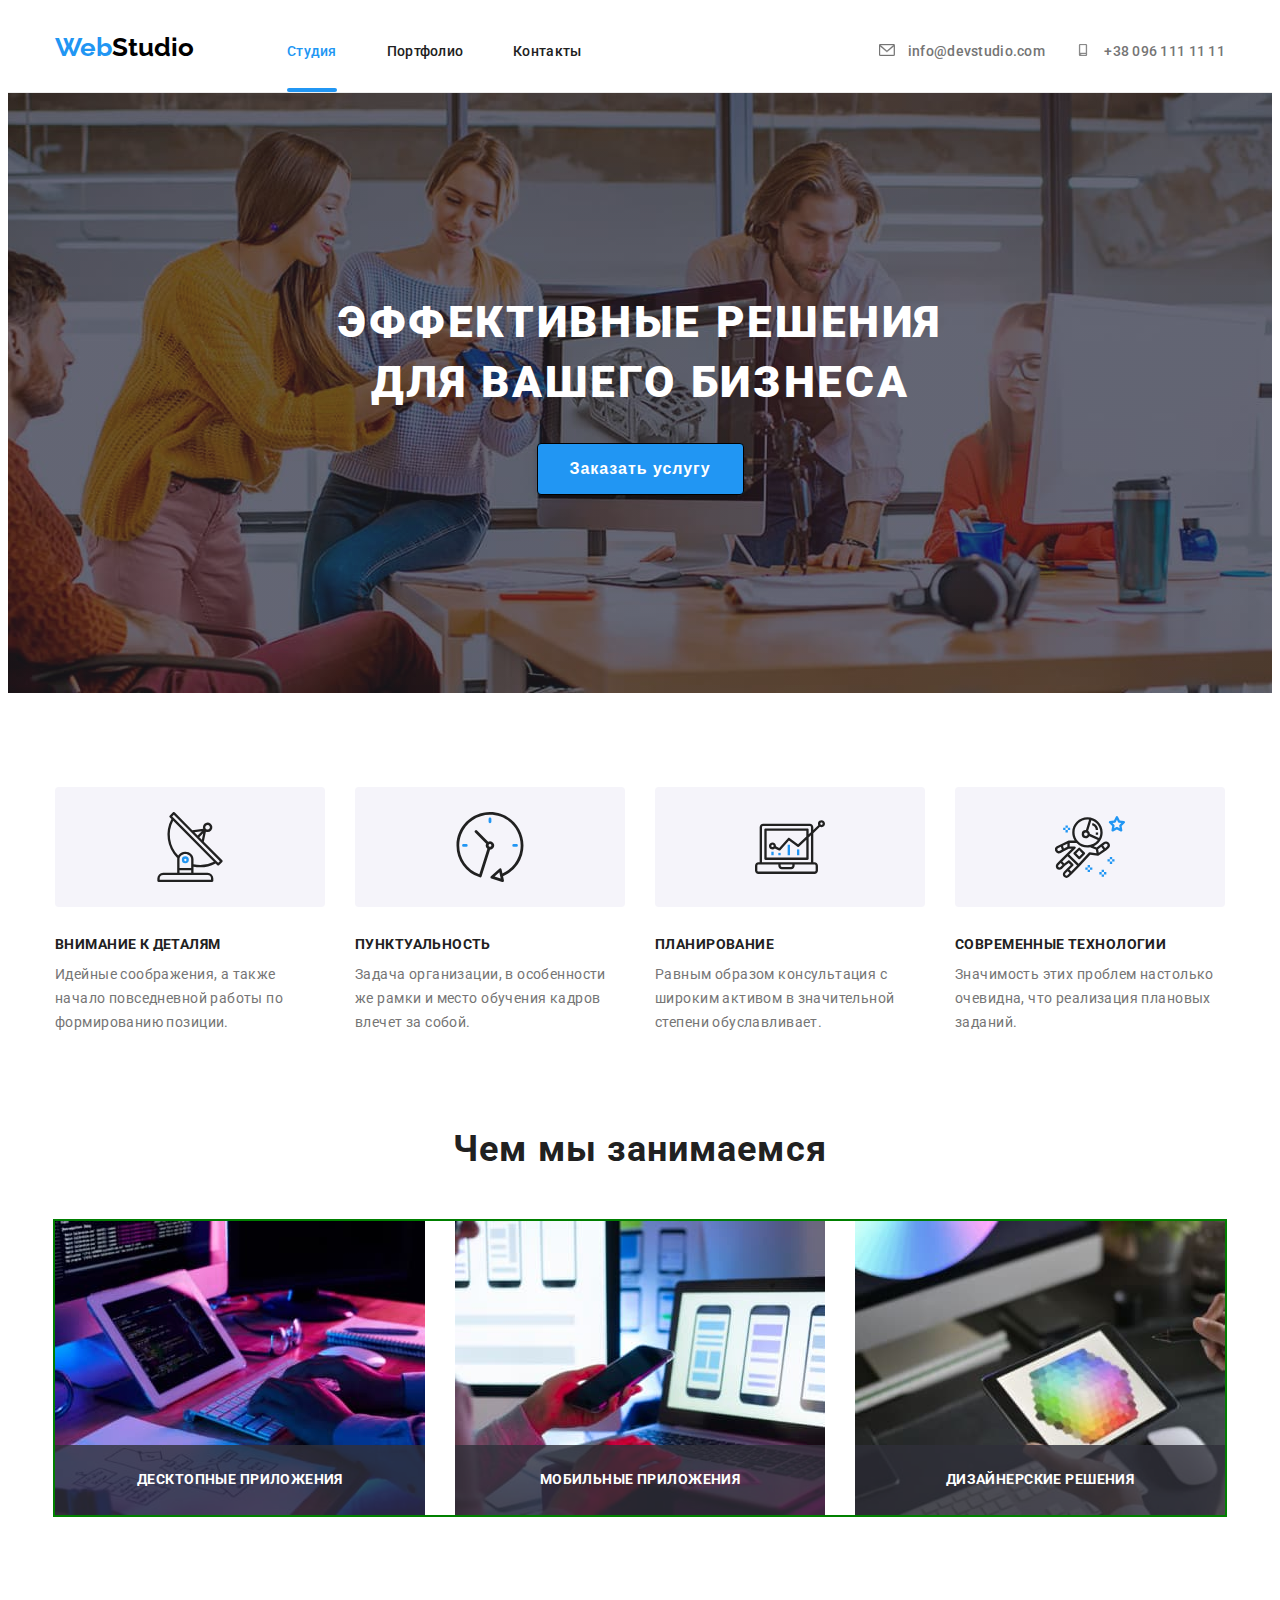
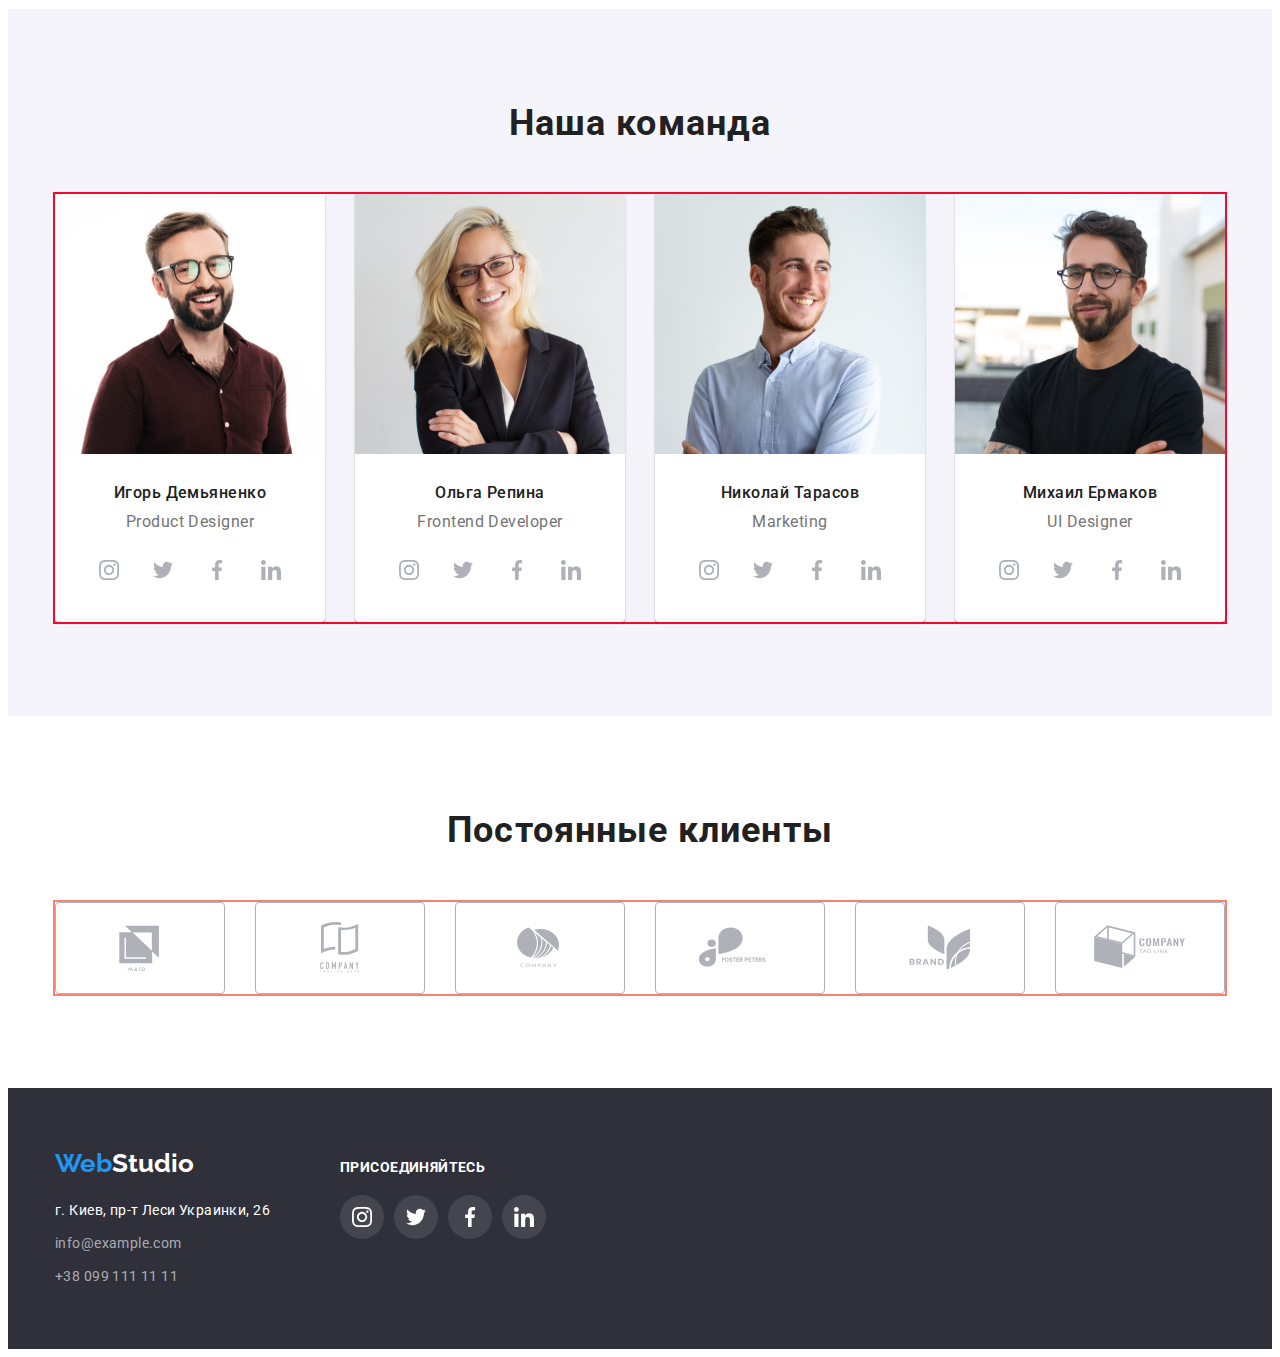
==== index.html @ 0ae58635 "Add files via upload" ====
<!DOCTYPE html>
<html lang="en">
<head>
   <meta charset="UTF-8">
   <meta http-equiv="X-UA-Compatible" content="IE=edge">
   <meta name="viewport" content="width=device-width, initial-scale=1.0">
   <link rel="preconnect" href="https://fonts.googleapis.com">
   <link rel="preconnect" href="https://fonts.gstatic.com" crossorigin>
   <link href="https://fonts.googleapis.com/css2?family=Raleway:wght@700&family=Roboto:wght@400;500;700;900&display=swap" rel="stylesheet">
   <link rel="stylesheet" href="https://cdnjs.cloudflare.com/ajax/libs/modern-normalize/1.1.0/modern-normalize.min.css"
      integrity="sha512-wpPYUAdjBVSE4KJnH1VR1HeZfpl1ub8YT/NKx4PuQ5NmX2tKuGu6U/JRp5y+Y8XG2tV+wKQpNHVUX03MfMFn9Q=="
      crossorigin="anonymous" referrerpolicy="no-referrer" />
   <link rel="stylesheet" href="css/styles.css">
   <title>Document</title>
   
</head>


<body>
<!-- Верхняя линия -->
<header>
   <div class="container head">
      <a href="index.html" class="logo">Web<span class="logo-black">Studio</span></a>
      <nav>
         <ul class="navigators">
            <li><a href="index.html" class="navigator current">Студия</a></li>
            <li><a href="portfolio.html" class="navigator">Портфолио</a></li>
            <li><a href="" class="navigator">Контакты</a></li>
         </ul>

      </nav>
      <ul class="head-infos">
         <li class="head-item">
            <a href="email:info@devstudio.com" class="head-info">
               <svg class="icon-head" width="16px" height="12px">
                  <use href="./img/icons/sprite.svg#envelope"></use>
               </svg>
               info@devstudio.com</a></li>
         <li class="head-item">
            <a href="tel:+380961111111" class="head-info">
               <svg class="icon-head">
                  <use href="./img/icons/sprite.svg#smartphone"></use>
               </svg>
               +38 096 111 11 11</a></li>
      </ul>
   </div>
</header>

<main>
<!-- Шапка Профиля -->
<section class="hero overlay">
   <div class=" container">
      <h1 class="hero-text">Эффективные решения для вашего бизнеса</h1>
      <!-- Кнопка-->  
      <button type="button" class="button" data-modal-open>Заказать услугу</button>

      <div class="backdrop is-hidden" data-modal>
         <div class="modal">
<!-- какойто текст -->
            <button class="button-close" data-modal-close>
               <div >
                  <svg class="cross-button" width="30px" height="30px">
                     <use href="./img/icons/sprite.svg#cross"></use>
                  </svg>
               </div>
            </button>
         </div>
      </div>
   </div>
</section>
<!--Особенности-->
<section class="pad"> 
   <div class="container">
      <h2 class="no-see"> особенности</h2>
      <ul class="features">
         <li class="feature-item icon-antena">
            <h3 class="feature">Внимание к деталям</h3>
            <p class="about-feature">Идейные соображения, а также начало повседневной работы по формированию позиции.</p>
         </li>
         <li class="feature-item icon-clock">
            <h3 class="feature">Пунктуальность</h3>
            <p class="about-feature">Задача организации, в особенности же рамки и место обучения кадров влечет за собой.</p>
         </li>
         <li class="feature-item icon-diagram">
            <h3 class="feature">Планирование</h3>
            <p class="about-feature">Равным образом консультация с широким активом в значительной степени обуславливает.</p>
         </li>
         <li class="feature-item icon-astronaut">
            <h3 class="feature">Современные технологии</h3>
            <p class="about-feature">Значимость этих проблем настолько очевидна, что реализация плановых заданий.</p>
         </li>
      </ul>
   </div>
</section>
<!-- Чем мы занимаемся-->
<section class="section">
<div class="container">
   <h2 class="head-doing">
      Чем мы занимаемся
   </h2>
   <ul class="works">
      <li class="work-overlay"><img src="img/comp_work.jpg" 
               alt="Computer Work" 
               width="370"
               height="294"
               class="work-foto">
                  <div class="work-label">
                     Десктопные приложения
                  </div>
      </li>
      <li class="work-overlay"><img src="img/phone_work.jpg" 
               alt="Phone Work" 
               width="370"
               height="294"
               class="work-foto">
                  <div class="work-label">
                     Мобильные приложения
                  </div>
      </li>
      <li class="work-overlay"><img src="img/tablet_work.jpg" 
               alt="Tablet Work" 
               width="370"
               height="294"
               class="work-foto">
                  <div class="work-label">
                        Дизайнерские решения
                  </div>
      </li>
   </ul>
</div>
</section>
<!-- Наша команда -->
<section class="section bg">
   <div class="container">
      <h2 class="tittle">Наша команда</h2> 
         <ul class="list-team">
            <li class="item-team">
               <img src="img/img_team/product_designer.jpg" alt="Product Designer" width="270" height="260" class="work-foto">
               <div class="card-bot">
                  <h3 class="team-member">
                     Игорь Демьяненко
                  </h3>
                  <p class="member-description">
                     Product Designer
                  </p>
                  <ul class="socials-list">
                     <li>
                        <a href="#" class="socials-link">
                           <svg class="socials-icon" width="20" height="20">
                              <use href="./img/icons/sprite.svg#instagram">

                              </use>
                           </svg>
                        </a>
                     </li>
                     <li>
                        <a href="#" class="socials-link">
                           <svg class="socials-icon" width="20" height="20">
                              <use href="./img/icons/sprite.svg#twitter">

                              </use>
                           </svg>
                        </a>
                     </li>
                     <li>
                        <a href="#" class="socials-link">
                           <svg class="socials-icon" width="20" height="20">
                              <use href="./img/icons/sprite.svg#facebook">

                              </use>
                           </svg>
                        </a>
                     </li>
                     <li>
                        <a href="#" class="socials-link">
                           <svg class="socials-icon" width="20" height="20">
                              <use href="./img/icons/sprite.svg#linkedin">

                              </use>
                           </svg>
                        </a>
                     </li>
                  </ul>
      </div>
         <li class="item-team">
            <img src="img/img_team/front_end_developer.jpg"
                  alt="Product Designer"
                  width="270"
                  height="260"
                  class="work-foto">
            <div class="card-bot">
               <h3 class="team-member">
                  Ольга Репина
               </h3>
               <p class="member-description">
                  Frontend Developer
               </p>
                  <ul class="socials-list">
                     <li>
                        <a href="#" class="socials-link" >
                           <svg class="socials-icon" width="20" height="20">
                              <use href="./img/icons/sprite.svg#instagram" >
                  
                              </use>
                           </svg>
                        </a>
                     </li>
                     <li>
                        <a href="#" class="socials-link">
                           <svg class="socials-icon" width="20" height="20">
                              <use href="./img/icons/sprite.svg#twitter" >
                  
                              </use>
                           </svg>
                        </a>
                     </li>
                  <li>
                     <a href="#" class="socials-link">
                        <svg class="socials-icon" width="20" height="20">
                           <use href="./img/icons/sprite.svg#facebook" >
                  
                           </use>
                        </svg>
                     </a>
                  </li>
                  <li>
                     <a href="#" class="socials-link">
                        <svg class="socials-icon" width="20" height="20">
                           <use href="./img/icons/sprite.svg#linkedin" >
                  
                           </use>
                        </svg>
                     </a>
                  </li>
                  </ul>
         <li class="item-team">
            <img src="img/img_team/marketing.jpg" alt="Product Designer" width="270" height="260" class="work-foto">
            <div class="card-bot">
               <h3 class="team-member">
                  Николай Тарасов
               </h3>
               <p class="member-description">
                  Marketing
               </p>
               <ul class="socials-list">
                  <li>
                     <a href="#" class="socials-link">
                        <svg class="socials-icon" width="20" height="20">
                           <use href="./img/icons/sprite.svg#instagram">
         
                           </use>
                        </svg>
                     </a>
                  </li>
                  <li>
                     <a href="#" class="socials-link">
                        <svg class="socials-icon" width="20" height="20">
                           <use href="./img/icons/sprite.svg#twitter">
         
                           </use>
                        </svg>
                     </a>
                  </li>
                  <li>
                     <a href="#" class="socials-link">
                        <svg class="socials-icon" width="20" height="20">
                           <use href="./img/icons/sprite.svg#facebook">
         
                           </use>
                        </svg>
                     </a>
                  </li>
                  <li>
                     <a href="#" class="socials-link">
                        <svg class="socials-icon" width="20" height="20">
                           <use href="./img/icons/sprite.svg#linkedin">
         
                           </use>
                        </svg>
                     </a>
                  </li>
               </ul>
            </div>
            <li class="item-team">
               <img src="img/img_team/ui_designer.jpg" alt="Product Designer" width="270" height="260" class="work-foto">
               <div class="card-bot">
                  <h3 class="team-member">
                     Михаил Ермаков
                  </h3>
                  <p class="member-description">
                     UI Designer
                  </p>
                  <ul class="socials-list">
                     <li>
                        <a href="#" class="socials-link">
                           <svg class="socials-icon" width="20" height="20">
                              <use href="./img/icons/sprite.svg#instagram">
            
                              </use>
                           </svg>
                        </a>
                     </li>
                     <li>
                        <a href="#" class="socials-link">
                           <svg class="socials-icon" width="20" height="20">
                              <use href="./img/icons/sprite.svg#twitter">
            
                              </use>
                           </svg>
                        </a>
                     </li>
                     <li>
                        <a href="#" class="socials-link">
                           <svg class="socials-icon" width="20" height="20">
                              <use href="./img/icons/sprite.svg#facebook">
            
                              </use>
                           </svg>
                        </a>
                     </li>
                     <li>
                        <a href="#" class="socials-link">
                           <svg class="socials-icon" width="20" height="20">
                              <use href="./img/icons/sprite.svg#linkedin">
            
                              </use>
                           </svg>
                        </a>
                     </li>
                  </ul>
               </div>
   </div>
</section>
<div class="container">
   <section class="section">
      <h2 class="tittle">Постоянные клиенты</h2>
      <div>
         <ul class="customers">
            <li>
               <a href="#" class="customers-link">
                  <svg class="customers-logo" width="106px" height="60px">
                     <use href="./img/icons/sprite.svg#yaco">

                     </use>
                  </svg>
               </a>
            </li>
            <li>
               <a href="#" class="customers-link">
                  <svg class="customers-logo" width="106px" height="60px">
                     <use href="./img/icons/sprite.svg#tagline">
                  
                     </use>
                  </svg>
               </a>
            </li>
            <li>
               <a href="#" class="customers-link">
                  <svg class="customers-logo" width="106px" height="60px">
                     <use href="./img/icons/sprite.svg#company">
                  
                     </use>
                  </svg>
               </a>
            </li>
            <li>
               <a href="#" class="customers-link">
                  <svg class="customers-logo" width="106px" height="60px">
                     <use href="./img/icons/sprite.svg#foster_peters">
                  
                     </use>
                  </svg>
               </a>
            </li>
            <li>
               <a href="#" class="customers-link">
                  <svg class="customers-logo" width="106px" height="60px">
                     <use href="./img/icons/sprite.svg#brand">
                  
                     </use>
                  </svg>
               </a>
            </li>
            <li>
               <a href="#" class="customers-link">
                  <svg class="customers-logo" width="106px" height="60px">
                     <use href="./img/icons/sprite.svg#cptag">
                        
                     </use>
                  </svg>
               </a>
            </li>
         </ul>
      </div>
   </section>
</div>
</main>

<!-- Подвал -->
<footer>
<div class="container footer"> 
   <div class="footer-position">  
      <a href="index.html" class="footer-logo">Web<span class="logo-white">Studio</span></a>
      <address class="address-location">
         <ul class="footer-ul">
            <li>
               <a href="https://goo.gl/maps/bWFkGNw7Ft1GiUdh8"
               target="_blank"
               rel="noopener noreferrer" 
               class="location"
               >
               г. Киев, пр-т Леси Украинки, 26
               </a>

            </li>
            <li><a href="mailto:info@example.com" class="footer-info">info@example.com</a></li>
            <li><a href="tel:+380991111111" class="footer-info">+38 099 111 11 11</a></li>
         </ul>
      </address>
   </div>
            <div class="style-footer">
               <h2 class="tittle-footer">присоединяйтесь</h2>
                  <div>
                     <ul class="footer-list">
                        <li>
                           <a href="#" class="footer-link">
                              <svg class="socials-icon" width="20" height="20">
                                 <use href="./img/icons/sprite.svg#instagram">
                     
                                 </use>
                              </svg>
                           </a>
                        </li>
                        <li>
                           <a href="#" class="footer-link">
                              <svg class="socials-icon" width="20" height="20">
                                 <use href="./img/icons/sprite.svg#twitter">
                     
                                 </use>
                              </svg>
                           </a>
                        </li>
                        <li>
                           <a href="#" class="footer-link">
                              <svg class="socials-icon" width="20" height="20">
                                 <use href="./img/icons/sprite.svg#facebook">
                     
                                 </use>
                              </svg>
                           </a>
                        </li>
                        <li>
                           <a href="#" class="footer-link">
                              <svg class="socials-icon" width="20" height="20">
                                 <use href="./img/icons/sprite.svg#linkedin">
                     
                                 </use>
                              </svg>
                           </a>
                        </li>
                     </ul>
                  </div>
               </div>
</div>
</footer>

   <script src="./js/modal.js"></script>
</body>
</html>
---- css/styles.css ----
html {
    box-sizing: border-box;
}
*,
*::before,
*::after {
    box-sizing: inherit;
}

:root {
    --brand-color: #2196f3;
    --primary-color: #212121;
    --description-color: #757575;
    --background-icons: #F5F4FA;
    --main-white: #FFFFFF;
}

a {
    text-decoration: none;
}

p {
    margin: 0px;
}

h1,
h2,
h3 {
    margin: 0px;
}

ul,
li {
    padding: 0px;
    margin: 0px;
    list-style-type: none;
}


body {
    background: var(--main-white);
    font-family: 'Roboto', sans-serif;
    color:var(--primary-color);

}

header {
    padding-top: 24px;
    /* padding-bottom: 25px; */
    border-bottom: 1px solid #ECECEC;
}

footer {
    padding: 60px 0px;
    background-color: #2F303A;
}

.section {
    padding: 94px 0px;
}
/* Верхняя линия */

.container {
    width: 1200px;
    margin: 0px auto;
    padding: 0px 15px;
    align-items: center;

}

.head {
    display: flex;
    align-items:center;
    justify-content: center;
    align-items: baseline;
    background-color: var(--main-white);
}
a.logo {
    display: flex;
    font-family: 'Raleway';
    font-style: normal;
    font-weight: 700;
    font-size: 26px;
    line-height: 1.19;
    color: var(--brand-color);
}

a.logo {
    text-decoration: none;
}

.logo-black {
    color: #000000;
}

.navigators {
    /* position: relative; */

    display: flex;
    justify-content: space-between;
    gap: 50px;
    margin-left: 93px;
    padding: 0px;
}

.navigator {
    display: flex;
    align-items: center;
    justify-content: center;
    position: relative;
    color: var(--primary-color);
    text-decoration: none;
    font-weight: 500;
    font-size: 14px;
    line-height: 1.14;
    letter-spacing: 0.02em;


    transition: transform 500ms cubic-bezier(0.4, 0, 0.2, 1), 
                color 250ms cubic-bezier(0.4, 0, 0.2, 1);
}




.navigators .navigator.current {
    display: flex;
    justify-content: center;
    align-items: baseline;
    height: 48px;
    color: var(--brand-color);

}

.navigators .navigator.current::after {
    position: absolute;
    content: "";
    width: 100%;
    height: 4px;
    right: 0;
    bottom: 0;

    background: #2196F3;
    border-radius: 2px;
}

.navigators .navigator:hover,
.navigators .navigator:focus {
    color: var(--brand-color);
    transform: scale(1.2);

}

.head-infos {
    display: flex;
    text-align: center;
    align-items: baseline;
    justify-content: space-between;
    gap: 30px;
    margin-left: auto;
    padding: 0px;

    color: var(--description-color);

    transition: transform 500ms cubic-bezier(0.4, 0, 0.2, 1),
            color 250ms cubic-bezier(0.4, 0, 0.2, 1);
}

.head-infos:focus,
.head.infos:hover {
    color: var(--brand-color);
    transform: scale(1.1);
}

.head-info {
    font-weight: 500;
    font-size: 14px;
    line-height: 1.14;
    letter-spacing: 0.02em;

    transition: transform 500ms cubic-bezier(0.4, 0, 0.2, 1),
            color 250ms cubic-bezier(0.4, 0, 0.2, 1);
}

a.head-info {
    color: var(--description-color);
    text-decoration: none;
}


.head-infos .head-info:hover,
.head-infos .head-info:focus {
    color: var(--brand-color);
    transform: scale(1.1);
    text-decoration: none;
}

.head-item {
    display: flex;
    text-align: center;
    gap: 10px;
    align-items: baseline;
}

.icon-head {
    margin-right: 10px;
    width: 16px;
    height: 12px;
    fill: currentColor;
    stroke: currentColor;
}
/* Шапка Профиля */

.hero {
    padding: 200px 0px;
}
.overlay {
    max-width: 1600px;
    height: 600px;
    margin-left: auto;
    margin-right: auto;
    background-image: linear-gradient(to right, 
    rgba(47, 48, 58, 0.4),
    rgba(47, 48, 58, 0.4)),
    url("../img/img_background/background-img.jpg");
    background-repeat: no-repeat;
    background-position: center;
    background-size: cover;
    background-color: black;
}

.hero-text {
    display: block;
    text-align: center;
    margin: 0px auto;
    padding-bottom: 30px;
    width: 696px;
    font-weight: 900;
    font-size: 44px;
    line-height: 1.36;
    text-align: center;
    letter-spacing: 0.06em;
    text-transform: uppercase;
    color: var(--main-white);
}
/* Кнопка */

.button {
    display: block;
    text-align: center;
    margin: 0px auto;
    cursor: pointer;
    background: var(--brand-color);
    padding: 10px 32px;
    border-width: 1px;
    border-radius: 4px;
    box-shadow: 0px 4px 4px rgba(0, 0, 0, 0.15);
    border-style: solid;
    cursor: pointer;
    font-weight: 700;
    font-size: 16px;
    line-height: 1.87;
    letter-spacing: 0.06em;
    text-align: center;
    color: var(--main-white);
}

.backdrop {
    position: fixed;
    top: 0;
    left: 0;

    width: 100%;
    height: 100%;
    
    background-color: rgba(0, 0, 0, 0.1);

    z-index: 1;

    opacity: 1;
    transition: opacity 250ms cubic-bezier(0.4, 0, 0.2, 1);

    /* animation-name: spin;
    animation-duration: 2s;
    animation-timing-function: linear;
    animation-iteration-count: 1; */
}


/* @keyframes spin {
    0% {
        transform: rotate(0deg);
    }

    100% {
        transform: rotate(360deg);
    }
} */
 
.backdrop.is-hidden {
    visibility: hidden;
    opacity: 0;
    pointer-events: none;

    opacity: 0;
}
.modal {
    position: absolute; 
    top: 50%;
    left: 50%;

    display: flex;

    width: 528px;
    height: 581px;

    background-color: var(--main-white);
    box-shadow: 
        0px 1px 3px rgba(0, 0, 0, 0.12),
        0px 1px 1px rgba(0, 0, 0, 0.14),
        0px 2px 1px rgba(0, 0, 0, 0.2);
    border-radius: 4px;

    transform: translate(-50%,-50%);

    z-index: 2;

    
}

.button-close {
    width: 30px;
    height: 30px;
    fill: var(--main-white);
    stroke: rgba(0, 0, 0, 0.1);

    display: flex;
    flex-direction: row-reverse;
    padding: 0px;
    align-items: center;
    justify-content: center;
    margin: 8px 8px auto auto;

    color: var(--primary-color);
    background-color: var(--main-white);
    border-radius: 50%;
    border: 1px solid rgba(0, 0, 0, 0.1);
   
    transition: transform 500ms cubic-bezier(0.4, 0, 0.2, 1), 
                background-color 500ms cubic-bezier(0.4, 0, 0.2, 1),
                color 500ms cubic-bezier(0.4, 0, 0.2, 1);
}


/* 
transition: transform 500ms cubic-bezier(0.4, 0, 0.2, 1),
transform: scale(1.4);

*/
.button-close:hover,
.button-close:focus {
    transform: scale(1.1);
    background-color: var(--brand-color);
    color: var(--main-white);
}

.cross-button {
    display: flex;
    align-items: center;
    justify-content: center;

    width: 18px;
    height: 18px;

    fill: currentColor;
    stroke: currentColor;
}
/* Особенности */

.pad {
    padding-top: 94px;
}

.no-see {
    color: transparent;
    position: absolute;
    width: 1px;
    height: 1px;
    margin: -1px;
    border: 0;
    padding: 0;

    white-space: nowrap;
    clip-path: inset(100%);
    clip: rect(0 0 0 0);
    overflow: hidden;
    }

.features {
    display: flex;
    gap: 30px;
}

.feature {
    width: 270px;
    margin-bottom: 10px;
    font-weight: 700;
    font-size: 14px;
    line-height: 1.14;
    letter-spacing: 0.03em;
    text-transform: uppercase;
}

.about-feature {
    font-size: 14px;
    line-height: 1.71;
    letter-spacing: 0.03em;
    color: var(--description-color);
}

.feature-item::before {
    display: block;
    content: "";
    height: 120px;
    padding: 25px 100px;
    background-size: 70px 70px;
    background-repeat: no-repeat;
    background-position: center;
    background-color: var(--background-icons);
    margin-bottom: 30px;
    border-radius: 4px;
}

.icon-antena::before {
    background-image: url(../img/icons/antenna.svg);
    fill: rebeccapurple;
    

}

.icon-clock::before {
    background-image: url(../img/icons/clock.svg);
}

.icon-diagram::before {
    background-image: url(../img/icons/diagram.svg);
}

.icon-astronaut::before {
    background-image: url(../img/icons/astronaut.svg);
}
/* Чем мы занимаемся*/

.head-doing {
    text-align: center;
    margin: 0px;
    margin-bottom: 50px;
    font-weight: 700;
    font-size: 36px;
    line-height: 1.16;
    letter-spacing: 0.03em;
}

.works {
    outline: 2px solid green;
    display: flex;
    gap: 30px;
    margin: 0px;
}
.work-foto {
    display: block;
    margin: 0px;
}

.work-overlay {
    position: relative;
    display: flex;
    text-align: center;
    justify-content: center;
    width: 370px;
}

.work-label {
    position: absolute;
    left: 0;
    bottom: 0;

    display: flex;
    align-items: center;
    justify-content: center;
    width: 370px;
    max-height: 70px;

    padding: 27px 82px;

    font-weight: 700;
    font-size: 14px;
    line-height: 1.17;
    text-align: center;
    letter-spacing: 0.03em;
    text-transform: uppercase;

    color: var(--main-white);
    background-color:rgba(47, 48, 58, 0.8);

    z-index: 0;
}

/* Наша команда */
.bg {
    background-color: #F5F4FA;
}
.tittle {
    margin-bottom: 50px;
    font-weight: 700;
    font-size: 36px;
    line-height: 1.16;
    text-align: center;
    letter-spacing: 0.03em;
}

.list-team {
    display: flex;
    gap: 30px;


    outline: 2px solid #f50830;
}

.item-team {
    box-shadow: 0px 1px 3px rgba(0, 0, 0, 0.12), 0px 1px 1px rgba(0, 0, 0, 0.14), 0px 2px 1px rgba(0, 0, 0, 0.2);
    border-radius: 0px 0px 4px 4px;
    background: var(--main-white);
}

.team-member {
    margin-bottom: 10px;
    font-weight: 500;
    font-size: 16px;
    line-height: 1.18;
    text-align: center;
    letter-spacing: 0.03em;
}

.member-description {
    font-size: 16px;
    line-height: 1.18;
    text-align: center;
    letter-spacing: 0.03em;
    color: var(--description-color);
    margin-bottom: 16px;
}

.card-bot {
    padding-top: 30px;
}

.socials-list {
    display: flex;
    align-items: center;
    justify-content: center;
    gap: 10px;
    padding: 0px 0px 30px;
}

.socials-link {
    display: flex;
    justify-content: center;
    align-items: center;
    margin: 0px auto;
    width: 44px;
    height: 44px;
    border-radius: 50%;

    padding: 0px;
    border: none;
    color: #AFB1B8;
    background-color: var(--main-white);

    transition: transform 250ms cubic-bezier(0.4, 0, 0.2, 1),
                color 250ms cubic-bezier(0.4, 0, 0.2, 1),
                background-color 250ms cubic-bezier(0.4, 0, 0.2, 1);
}

.socials-link:focus, 
.socials-link:hover {
    transform: scale(1.3);
    color: var(--main-white);
    background-color: var(--brand-color);
}

.socials-icon {
    display: flex;
    justify-content: center;
    align-items: center;
    fill: currentColor;
}

/* Постоянные клиенты */

.customers {
    display: flex;
    align-items: center;
    justify-content: space-between;
    margin: 0px auto;

    outline: 2px solid salmon;
    
    transition: border-color 250ms cubic-bezier(0.4, 0, 0.2, 1),
                outline 250ms cubic-bezier(0.4, 0, 0.2, 1),
                color 250ms cubic-bezier(0.4, 0, 0.2, 1);
}


.customers:hover,
.customers:focus {
        border-color: var(--brand-color);
        color: var(--brand-color);
        outline: var(--brand-color);
}

.customers-logo {
    display: flex;
    padding: 16px 32px;
    border-radius: 4px;
    width: 170px;
    height: 92px;
    border: 1px solid currentColor;
    fill: currentColor;
}

.customers-link {
    border-radius: 4px;
    color: #AFB1B8;


    transition: transform 250ms cubic-bezier(0.4, 0, 0.2, 1),
                border-color 250ms cubic-bezier(0.4, 0, 0.2, 1),
                outline 250ms cubic-bezier(0.4, 0, 0.2, 1),
                color 250ms cubic-bezier(0.4, 0, 0.2, 1);
    
}

.customers-link:focus,
.customers-link:hover {
    transform: scale(2);
    border-color: var(--brand-color);
    color: var(--brand-color);
    outline: var(--brand-color);
}

/* Подвал */
.footer {
    display: flex;
    align-items: baseline;
    margin: 0px auto;
}

.footer-position {
    display: flex;
    flex-direction: column;
    align-items: baseline;
}

a.footer-logo {
    display: flex;
    margin-bottom: 20px;
    text-decoration: none;
    font-family: 'Raleway';
    font-weight: 700;
    font-size: 26px;
    line-height: 1.19;
    color: var(--brand-color);
}
.logo-white {
    color: var(--main-white);
}
a.location {
    font-style: normal;
    font-size: 14px;
    line-height: 1.71;
    letter-spacing: 0.03em;
    text-decoration: none;
    color: var(--main-white);
}

.footer-ul {
    display: flex;
    flex-direction: column;
    gap: 9px;
}

.footer-info {
    font-family: 'Roboto';
    font-style: normal;
    font-size: 14px;
    line-height: 1.71;
    letter-spacing: 0.03em;
    text-decoration: none;
    color: rgba(255, 255, 255, 0.6);

    transition: transform 250ms cubic-bezier(0.4, 0, 0.2, 1),
                color 250ms cubic-bezier(0.4, 0, 0.2, 1);
}
.footer-info:hover,
.footer-info:focus {
    text-decoration: none;
    transform: scale(1.3);
    color: var(--brand-color);
}

.style-footer {
    display: flex;
    flex-direction: column;
    margin-top: 0px;
    margin-left: 70px;
}

.tittle-footer {
    display: flex;
    width: 170px;
    font-family: inherit;
    font-style: normal;
    margin-bottom: 20px;
    font-weight: 700;
    font-size: 14px;
    line-height: 1.16;
    text-align: center;
    letter-spacing: 0.03em;
    text-transform: uppercase;
    color: var(--main-white);
}

.address-location {
    display: flex;
}

.footer-list {
    display: flex;
    align-items: center;
    justify-content: center;
    gap: 10px;
    padding: 0px 0px 15px;
}

.footer-link {

    display: flex;
    justify-content: center;
    align-items: center;
    margin: 0px auto;
    width: 44px;
    height: 44px;
    border-radius: 50%;
    padding: 0px;
    border: none;
    color: var(--main-white);
    background-color:rgba(255, 255, 255, 0.1);;

    transition: transform 250ms cubic-bezier(0.4, 0, 0.2, 1),
                color 250ms cubic-bezier(0.4, 0, 0.2, 1),
                background-color 250ms cubic-bezier(0.4, 0, 0.2, 1);

}

.footer-link:hover,
.footer-link:focus {
    transform: scale(1.3);
    color: var(--main-white);
    background-color: var(--brand-color);
}


/*  ПОРТФОЛИО */


/* Проекты */ 

.main-project {
    padding: 94px 0px;
}
.project-buttons {
    cursor: pointer;
    display: flex;
    gap: 8px;
    padding: 0px;
    margin: 0px auto 56px;
    justify-content: center;
    outline: solid 2px yellow;
}

.project-button {

    padding: 6px 22px;
    cursor: pointer;
    font-weight: 500;
    font-size: 16px;
    line-height: 1.62;
    text-align: center;
    letter-spacing: 0.03em;
    color: var(--primary-color);
    cursor: pointer;
    background: #F5F4FA;
    border-radius: 4px;
    border-color: transparent; 

    transition: transform 500ms cubic-bezier(0.4, 0, 0.2, 1),
                background-color 250ms cubic-bezier(0.4, 0, 0.2, 1),
                box-shadow 250ms cubic-bezier(0.4, 0, 0.2, 1),
                color 250ms cubic-bezier(0.4, 0, 0.2, 1);
}

.project-button:hover,
.project-button:focus {
    cursor: pointer;
    transform: scale(1.1);
    background: var(--brand-color);
    color: var(--main-white);
    box-shadow: 0px 3px 1px rgba(0, 0, 0, 0.1), 0px 1px 2px rgba(0, 0, 0, 0.08), 0px 2px 2px rgba(0, 0, 0, 0.12);
    border-radius: 4px;

}

.projects {
    display: flex;
    flex-wrap: wrap;
    gap: 30px;
    padding: 0px;
    margin: 0px;
    width: 1170px;
    
}

.projects-box {
    /* position: relative; */
    width: calc((100%-60px)/3);
    box-sizing: border-box;
    width: 370px;
    overflow: hidden;
    background-color: var(--main-white);
    border: 1px solid #EEEEEE;

    transition: box-shadow 250ms cubic-bezier(0.4, 0, 0.2, 1);   
}

.projects-box:hover,
.projects-box:focus {
    border: 1px solid #EEEEEE;
    box-shadow: 0px 1px 1px rgba(0, 0, 0, 0.12), 
                0px 4px 4px rgba(0, 0, 0, 0.06), 
                1px 4px 6px rgba(0, 0, 0, 0.16);
}
.project-name {
    text-align: start;
    width: 322px;
    margin: 0px 0px 4px 0px;
    font-weight: 700;
    font-size: 18px;
    line-height: 2;
    letter-spacing: 0.06em;
    color: var(--primary-color);
}

.project-description {
    text-align: start;
    margin: 0px;
    width: 322px;
    text-align: start;
    font-size: 16px;
    line-height: 1.87;
    letter-spacing: 0.03em;
    color: var(--description-color);
}
.projects-foto {
    display: block;
    padding: 0px;
    margin: 0px;
}

.relative-projects {
    position: relative;
    overflow: hidden;
    
}

.projects-action {
    position: absolute;
    top: 0;
    left: 0;

    display: flex;
    align-items: center;
    justify-content: center;
    margin: 0px auto;

    max-width: 370px;
    max-height: 294px;

    outline: 2px solid slateblue;

    opacity: 0;

    transform: translateY(100%);
    transition: opacity 250ms cubic-bezier(0.4, 0, 0.2, 1), transform 250ms cubic-bezier(0.4, 0, 0.2, 1);
}

.projects-active:hover .projects-action,
.projects-active:focus .projects-action {
    
    transform: translateY(0);
    opacity: 1;
}

.action-overlay {
    display: flex;
    justify-content: center;
    align-items: center;

    width: 370px;
    height: 294px;
    padding: 63px 24px;

    font-weight: 400;
    font-size: 18px;
    line-height: 1.55;
    letter-spacing: 0.03em;

    background-color: rgba(33, 150, 243, 0.9);
    color: rgba(255, 255, 255, 1);

    transform: translateY(0%);
    transition: transform 250ms cubic-bezier(0.4, 0, 0.2, 1);
}


.projects-bot {
    border: 1px solid;
    border-color: #EEEEEE;
    border-top: none;
    width: 370px;

    padding: 20px 24px;
    
}
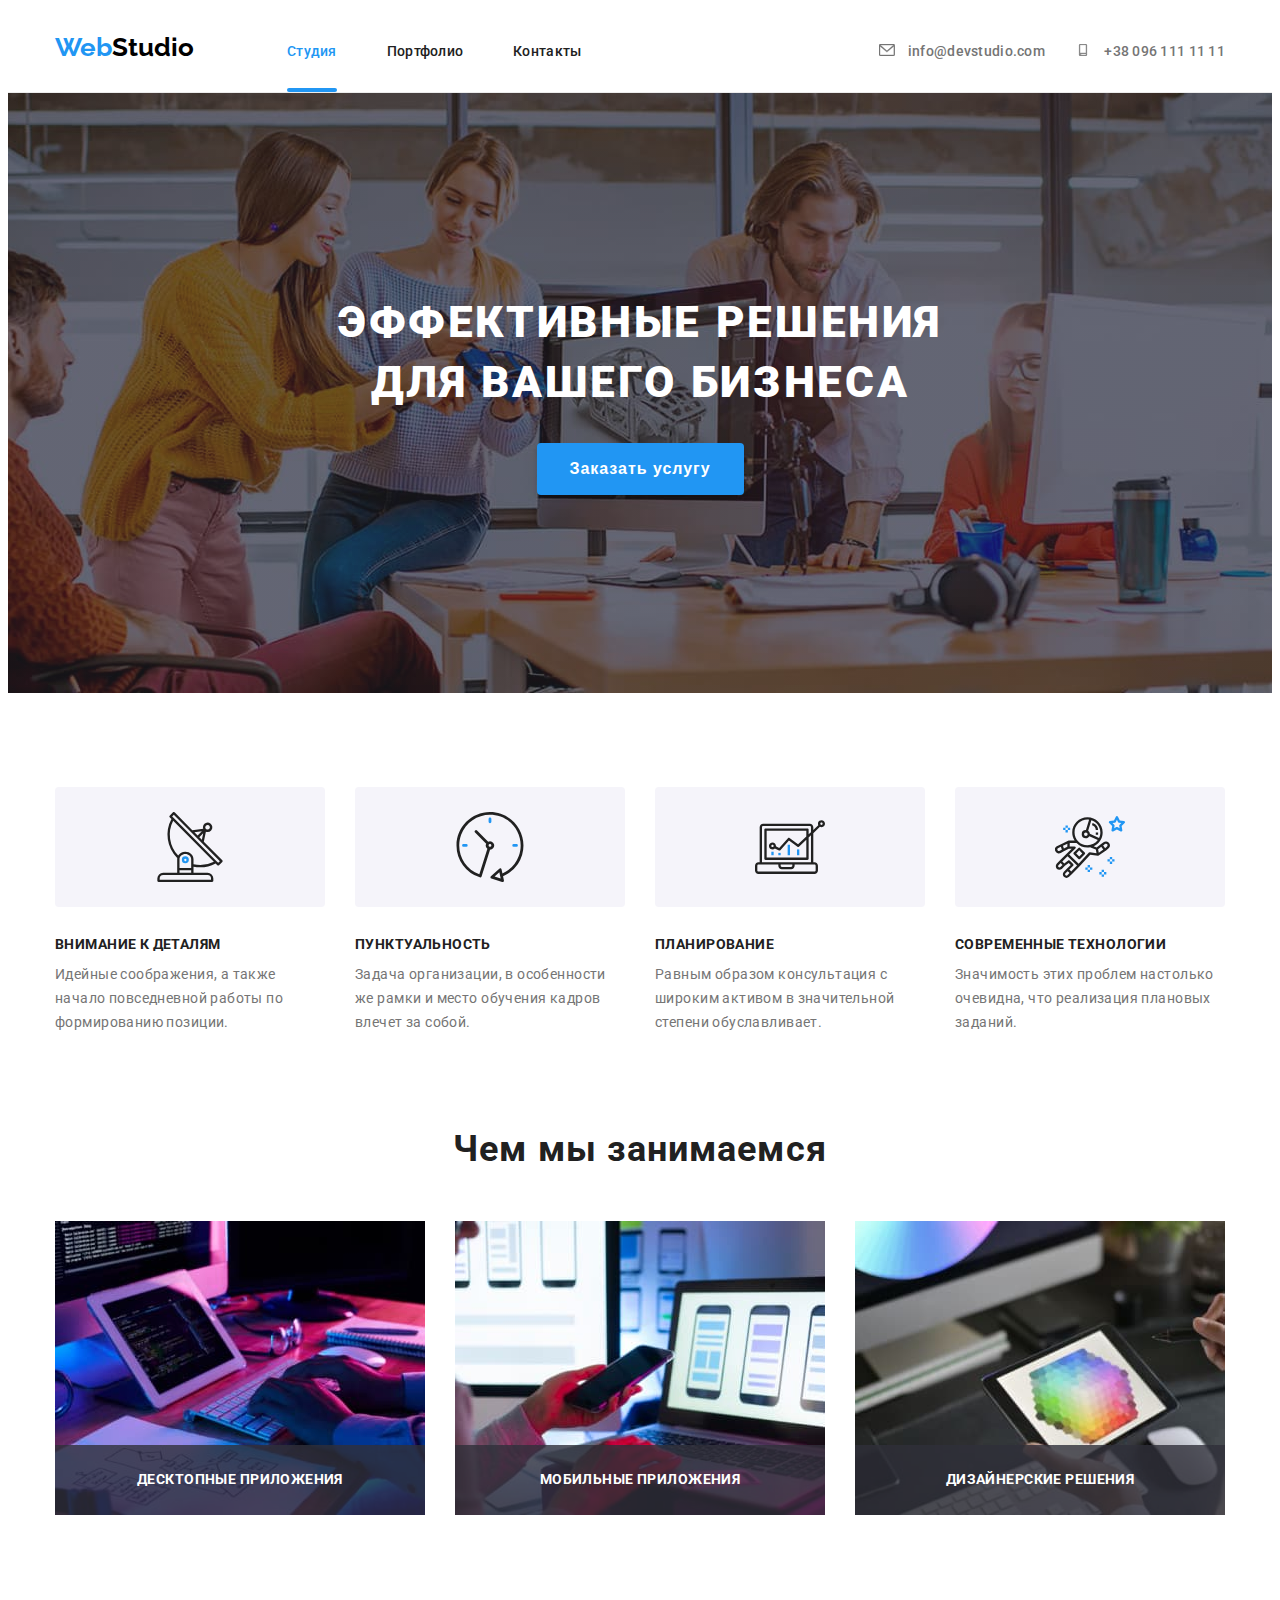
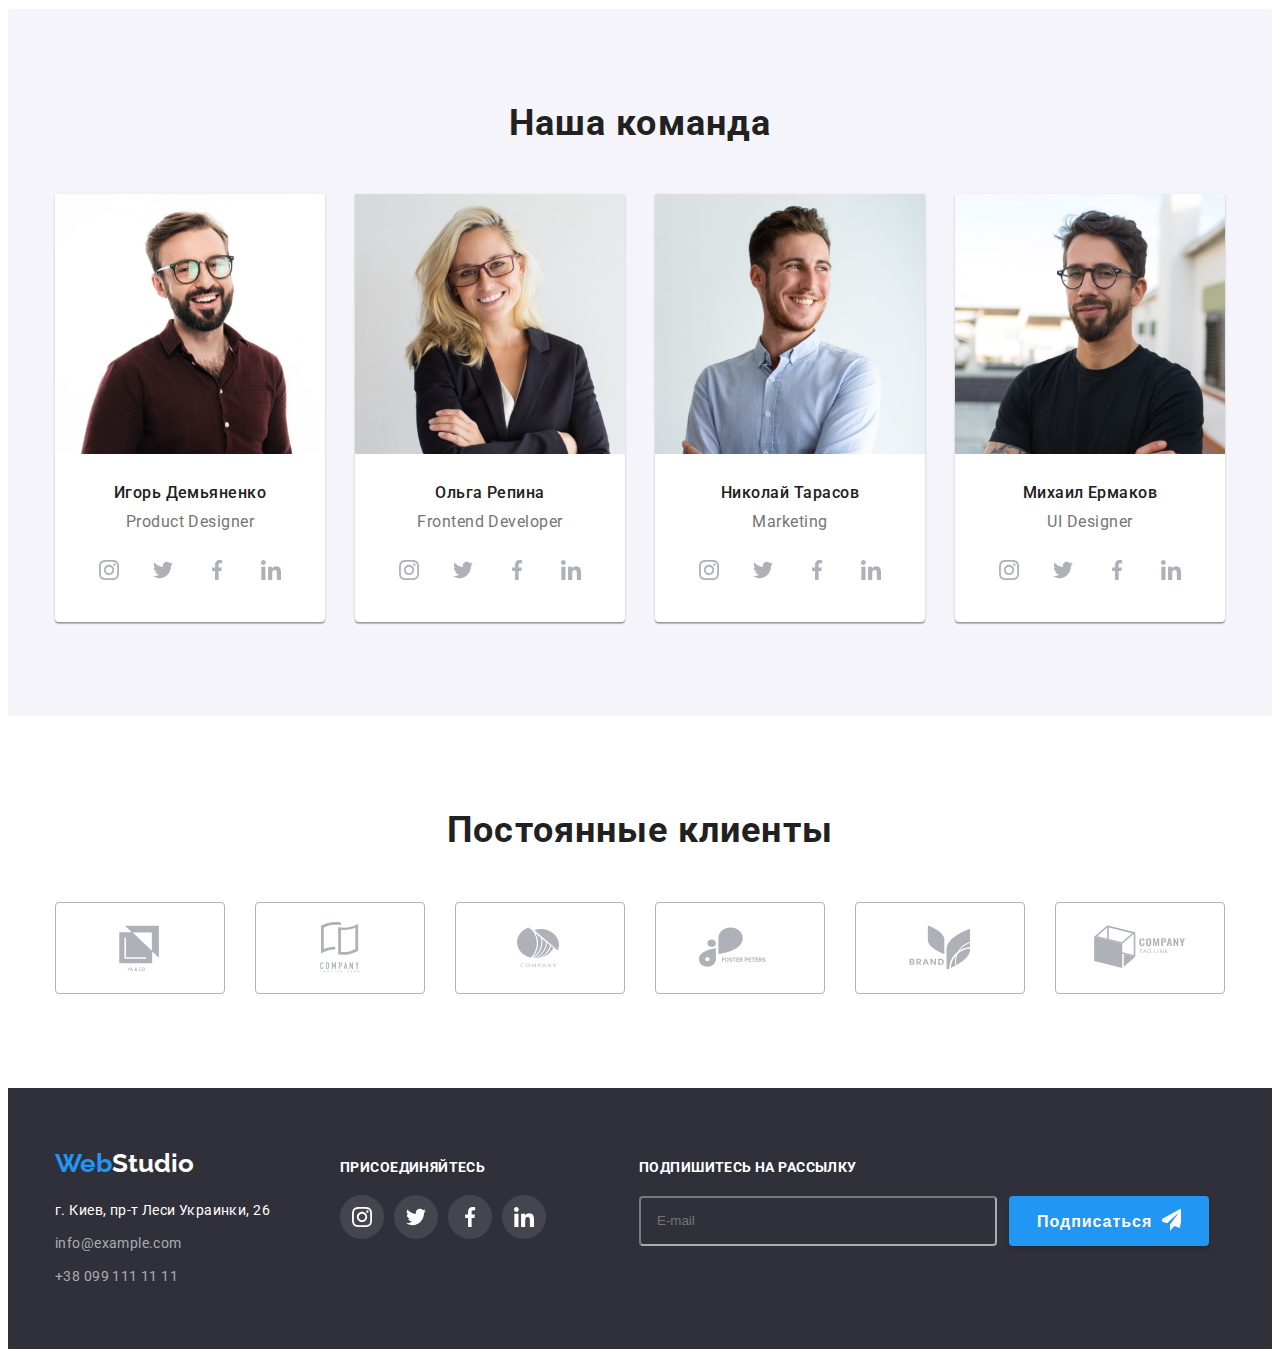
==== commit 6351dcdd: "Осталось доделать модальную форму" ====
--- a/index.html
+++ b/index.html
@@ -56,7 +56,6 @@
 
       <div class="backdrop is-hidden" data-modal>
          <div class="modal">
-<!-- какойто текст -->
             <button class="button-close" data-modal-close>
                <div >
                   <svg class="cross-button" width="30px" height="30px">
@@ -64,6 +63,39 @@
                   </svg>
                </div>
             </button>
+               <div class="form-head">
+                  <p>Оставьте свои данные, мы вам перезвоним</p>
+                </div>
+                  <div class="form-labels">
+                     <form class="form">
+                        <label name=""  for="name">
+                           Имя
+                           <!-- <svg>
+                              <use href="./img/icons/sprite.svg#person" height="18px" width="18px"></use>
+                           </svg> -->
+                        </label>
+                        <input type="text" class="labels" id="name">
+                        <label name="" for="tel">
+                           Телефон 
+                        </label>
+                        <input type="tel"  class="labels" id="tel">
+                        <label name="" for="email">
+                           Почта
+                        </label>
+                        <input type="email" class="labels" id="email">
+                        <label for="comment">
+                           Коментарий
+                        </label>
+                        <textarea name="" class="labels" placeholder="Введите текст" for="comment"></textarea>
+                        <div class="agreement">
+                           <input type="checkbox" id="checkbox">
+                        <label for="checkbox">
+                           Соглашаюсь с рассылкой и принимаю <a class="agreement-link">Условия договора</a>
+                        </label>
+                        </div>
+                        <button type="submit" class="button submit">Отправить</button>
+                     </form>
+                  </div>
          </div>
       </div>
    </div>
@@ -426,7 +458,6 @@
                            <a href="#" class="footer-link">
                               <svg class="socials-icon" width="20" height="20">
                                  <use href="./img/icons/sprite.svg#instagram">
-                     
                                  </use>
                               </svg>
                            </a>
@@ -435,7 +466,6 @@
                            <a href="#" class="footer-link">
                               <svg class="socials-icon" width="20" height="20">
                                  <use href="./img/icons/sprite.svg#twitter">
-                     
                                  </use>
                               </svg>
                            </a>
@@ -444,7 +474,6 @@
                            <a href="#" class="footer-link">
                               <svg class="socials-icon" width="20" height="20">
                                  <use href="./img/icons/sprite.svg#facebook">
-                     
                                  </use>
                               </svg>
                            </a>
@@ -453,13 +482,19 @@
                            <a href="#" class="footer-link">
                               <svg class="socials-icon" width="20" height="20">
                                  <use href="./img/icons/sprite.svg#linkedin">
-                     
                                  </use>
                               </svg>
                            </a>
                         </li>
                      </ul>
                   </div>
+            </div>
+               <div class="footer-subscribe">
+                  <p class="subscribe">Подпишитесь на рассылку</p>
+                  <form action="" class="footer-form">
+                     <input type="email" class="subscribe-email" placeholder="E-mail">
+                     <button type="submit" class="button subscription">Подписаться</button>
+                  </form>
                </div>
 </div>
 </footer>
--- a/css/styles.css
+++ b/css/styles.css
@@ -256,6 +256,7 @@
     border-radius: 4px;
     box-shadow: 0px 4px 4px rgba(0, 0, 0, 0.15);
     border-style: solid;
+    border-color: transparent;
     cursor: pointer;
     font-weight: 700;
     font-size: 16px;
@@ -264,6 +265,7 @@
     text-align: center;
     color: var(--main-white);
 }
+
 
 .backdrop {
     position: fixed;
@@ -310,6 +312,7 @@
     left: 50%;
 
     display: flex;
+    flex-direction: column;
 
     width: 528px;
     height: 581px;
@@ -334,8 +337,7 @@
     fill: var(--main-white);
     stroke: rgba(0, 0, 0, 0.1);
 
-    display: flex;
-    flex-direction: row-reverse;
+    display: inline-flex;
     padding: 0px;
     align-items: center;
     justify-content: center;
@@ -352,11 +354,6 @@
 }
 
 
-/* 
-transition: transform 500ms cubic-bezier(0.4, 0, 0.2, 1),
-transform: scale(1.4);
-
-*/
 .button-close:hover,
 .button-close:focus {
     transform: scale(1.1);
@@ -369,11 +366,76 @@
     align-items: center;
     justify-content: center;
 
+    border-radius: 50%;
+
     width: 18px;
     height: 18px;
 
     fill: currentColor;
     stroke: currentColor;
+}
+
+.form-head {
+    display: block;
+    max-width: 448px;
+    height: 23px;
+    margin: auto;
+
+    font-weight: 700;
+    font-size: 20px;
+    line-height: 23px;
+    text-align: center;
+    letter-spacing: 0.03em;
+
+    gap: 12px;
+}
+
+.form-labels {
+    margin: 12px auto 20px;
+    width: 448px;
+    min-height: 342px;
+
+    font-weight: 400;
+    font-size: 12px;
+    line-height: 1.7;
+    letter-spacing: 0.01em;
+
+}
+
+.labels {
+    display: block;
+    flex-direction: column;
+    margin-bottom: 10px;
+
+    width: 448px;
+
+    color: var(--description-color);
+   
+}
+
+.agreement {
+    display: flex;
+    justify-content: space-evenly;
+    align-items: center;
+ 
+    margin: 0px auto 30px;
+    font-weight: 400;
+    font-size: 14px;
+    line-height: 1.7;
+    color: var(--description-color);
+}
+
+.agreement-link {
+    color: var(--brand-color);
+    text-decoration: underline;
+}
+
+.submit {
+    display: block;
+    padding: 10px 55px;
+    margin: 0px auto;
+    /* margin-bottom: 40px; */
+
 }
 /* Особенности */
 
@@ -462,7 +524,6 @@
 }
 
 .works {
-    outline: 2px solid green;
     display: flex;
     gap: 30px;
     margin: 0px;
@@ -522,9 +583,6 @@
 .list-team {
     display: flex;
     gap: 30px;
-
-
-    outline: 2px solid #f50830;
 }
 
 .item-team {
@@ -603,11 +661,8 @@
     align-items: center;
     justify-content: space-between;
     margin: 0px auto;
-
-    outline: 2px solid salmon;
     
     transition: border-color 250ms cubic-bezier(0.4, 0, 0.2, 1),
-                outline 250ms cubic-bezier(0.4, 0, 0.2, 1),
                 color 250ms cubic-bezier(0.4, 0, 0.2, 1);
 }
 
@@ -616,7 +671,6 @@
 .customers:focus {
         border-color: var(--brand-color);
         color: var(--brand-color);
-        outline: var(--brand-color);
 }
 
 .customers-logo {
@@ -636,7 +690,6 @@
 
     transition: transform 250ms cubic-bezier(0.4, 0, 0.2, 1),
                 border-color 250ms cubic-bezier(0.4, 0, 0.2, 1),
-                outline 250ms cubic-bezier(0.4, 0, 0.2, 1),
                 color 250ms cubic-bezier(0.4, 0, 0.2, 1);
     
 }
@@ -770,7 +823,71 @@
     background-color: var(--brand-color);
 }
 
-
+.footer-subscribe {
+    display: flex;
+    flex-direction: column;
+    gap: 20px;
+
+    margin-left: 93px;
+
+}
+
+.subscribe {
+    font-weight: 700;
+    font-size: 14px;
+    line-height: 1.14;
+    letter-spacing: 0.03em;
+    text-transform: uppercase;
+
+    color: var(--main-white);
+}
+
+.footer-form {
+    display: flex;
+    flex-direction: row;
+    justify-content: space-between;
+    gap: 12px;
+}
+
+.subscribe-email {
+    display: block;
+    width: 358px;
+    padding: 15px 16px;
+    border-radius: 4px;
+    background-color: rgba(47, 48, 58, 1);
+    color: rgba(255, 255, 255, 0.6);
+    border-color: rgba(255, 255, 255, 0.6);
+
+    transition: box-shadow 250ms cubic-bezier(0.4,0,0.2,1);
+}
+
+.subscribe-email:hover,
+.subscribe-email:focus {
+    box-shadow: drop-shadow(0px 4px 4px rgba(0, 0, 0, 0.15));;
+}
+.subscription {
+    display: inline-flex;
+    gap: 10px;
+    width: 200px;
+    height: 50px;
+    font-weight: 700;
+    font-size: 16px;
+    line-height: 30px;
+    margin: 0px;
+    padding: 10px 27px;
+    
+}
+
+.subscription::after {
+    content: "";
+    background-image: url(../img/icons/send\ .svg);
+    background-repeat: no-repeat;
+    background-position: center;
+    fill: var(--main-white);
+    width: 24px;
+    height: 24px;
+    
+}
 /*  ПОРТФОЛИО */
 
 
@@ -786,7 +903,7 @@
     padding: 0px;
     margin: 0px auto 56px;
     justify-content: center;
-    outline: solid 2px yellow;
+   
 }
 
 .project-button {
@@ -896,8 +1013,6 @@
     max-width: 370px;
     max-height: 294px;
 
-    outline: 2px solid slateblue;
-
     opacity: 0;
 
     transform: translateY(100%);
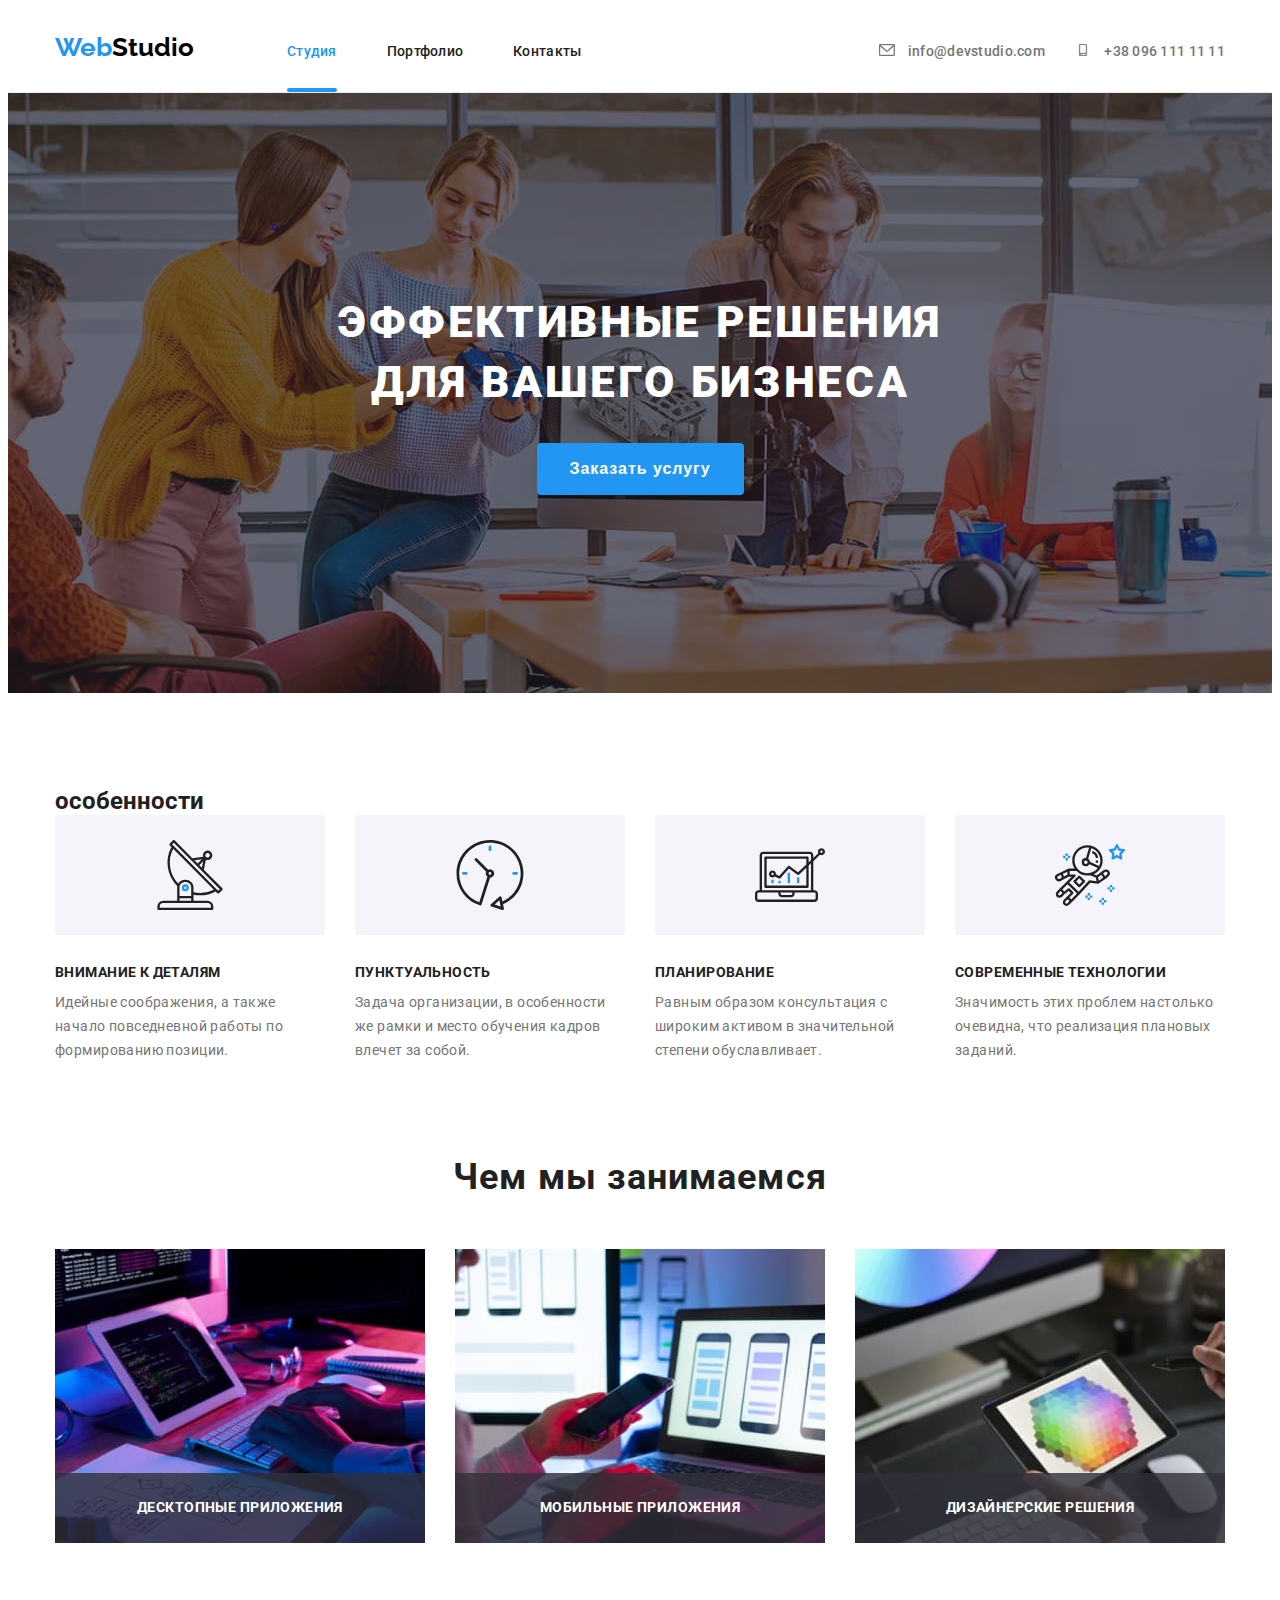
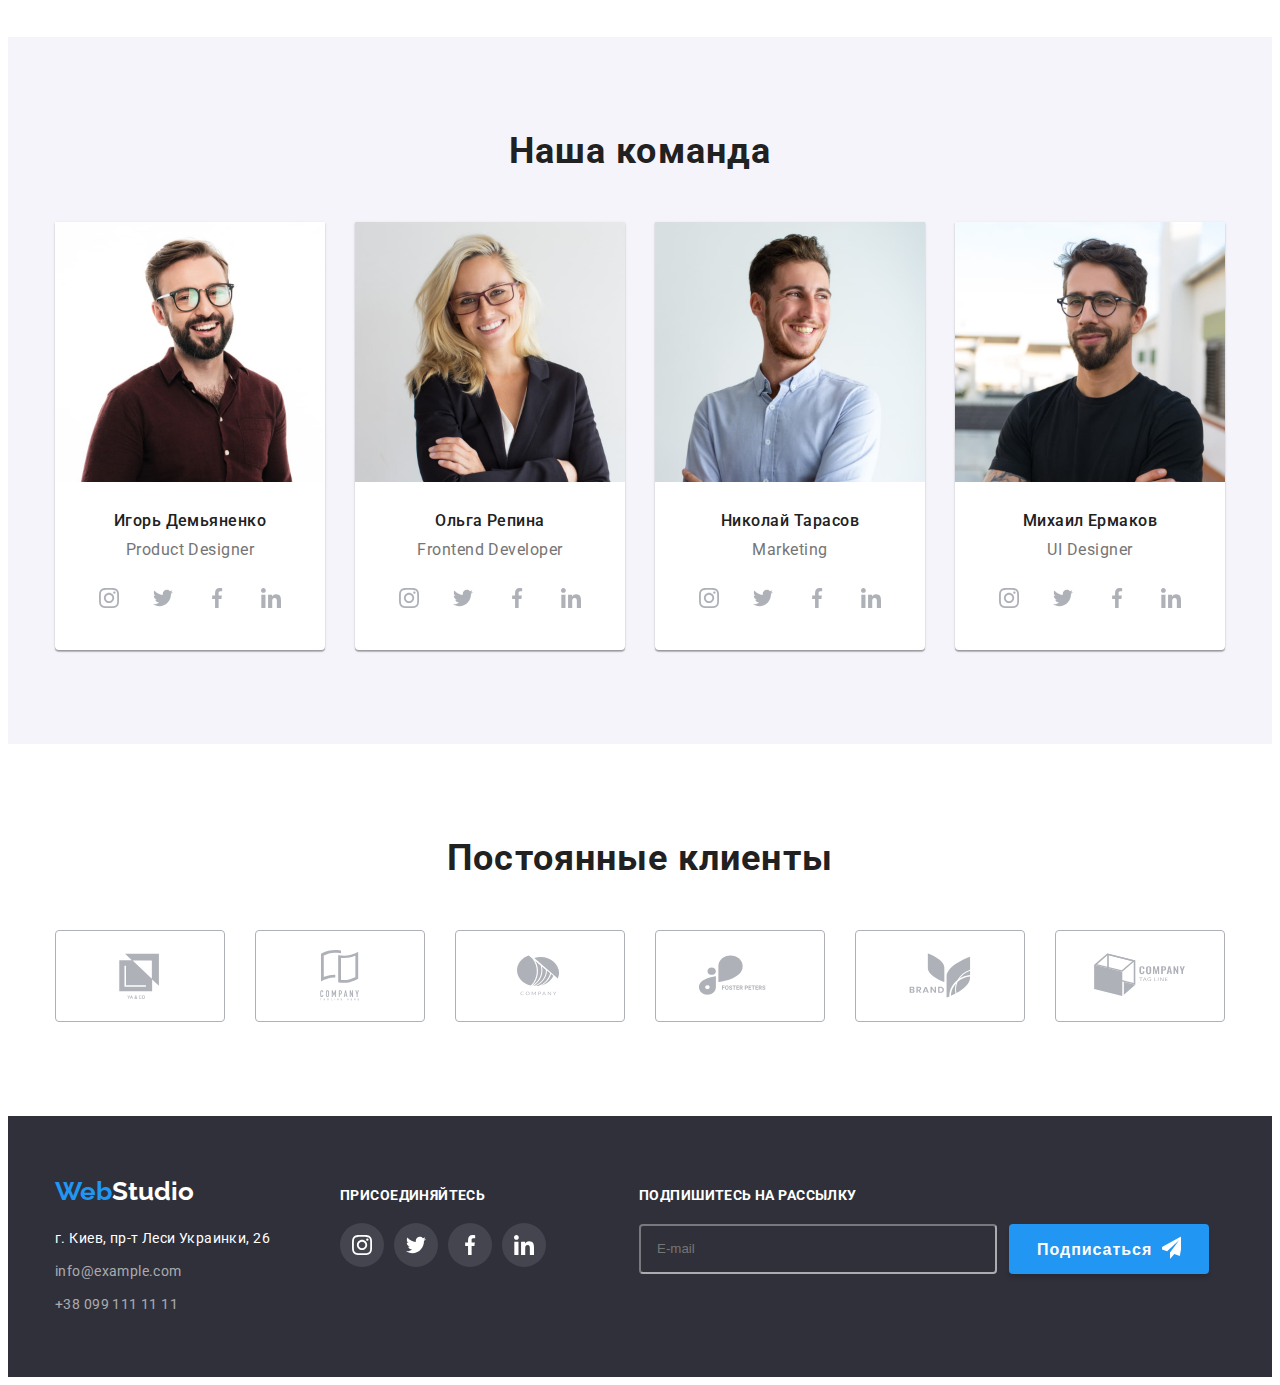
==== commit 75878f33: "." ====
--- a/index.html
+++ b/index.html
@@ -68,30 +68,53 @@
                 </div>
                   <div class="form-labels">
                      <form class="form">
-                        <label name=""  for="name">
+                        <label name=""  for="name" class="lable-relative">
                            Имя
-                           <!-- <svg>
-                              <use href="./img/icons/sprite.svg#person" height="18px" width="18px"></use>
-                           </svg> -->
                         </label>
-                        <input type="text" class="labels" id="name">
+                        <div class="thumb" >
+                           <input type="text" class="labels" id="name">
+                           <svg class="icon-lable">
+                              <use href="./img/icons/sprite.svg#person"  width="18px" height="18px">
+                              </use>
+                           </svg>
+                        
+                        </div>
                         <label name="" for="tel">
                            Телефон 
                         </label>
-                        <input type="tel"  class="labels" id="tel">
+                        <div class="thumb"> 
+                           <input type="tel" class="labels" id="tel">
+                           <svg class="icon-lable">
+                              <use href="./img/icons/sprite.svg#phone"  width="18px" height="18px">
+                              </use>
+                           </svg>
+                        </div>
+                        
                         <label name="" for="email">
                            Почта
                         </label>
-                        <input type="email" class="labels" id="email">
+                        <div class="thumb">
+                           <input type="email" class="labels" id="email"> 
+                           <svg class="icon-lable">
+                              <use href="./img/icons/sprite.svg#mail"  width="18px" height="18px">
+                              </use>
+                           </svg>
+                        </div>
+                        
                         <label for="comment">
                            Коментарий
                         </label>
-                        <textarea name="" class="labels" placeholder="Введите текст" for="comment"></textarea>
+                        <textarea name="" class="labels placeholder" placeholder="Введите текст" for="comment"></textarea>
                         <div class="agreement">
-                           <input type="checkbox" id="checkbox">
-                        <label for="checkbox">
-                           Соглашаюсь с рассылкой и принимаю <a class="agreement-link">Условия договора</a>
-                        </label>
+                        <label for="checkbox"></label>
+                        <input type="checkbox" id="checkbox" class="checkbox-hide">
+                        <div class="fake">
+                           <svg class="checkbox-fake">
+                              <use href="./img/icons/sprite.svg#mark" width="16px" height="15px">
+                              </use>
+                           </svg>
+                        </div>
+                        <span>Соглашаюсь с рассылкой и принимаю <a class="agreement-link">Условия договора</a></span>
                         </div>
                         <button type="submit" class="button submit">Отправить</button>
                      </form>
@@ -490,9 +513,9 @@
                   </div>
             </div>
                <div class="footer-subscribe">
-                  <p class="subscribe">Подпишитесь на рассылку</p>
+                  <label for="email" class="subscribe">Подпишитесь на рассылку</label>
                   <form action="" class="footer-form">
-                     <input type="email" class="subscribe-email" placeholder="E-mail">
+                     <input name="email" type="email" class="subscribe-email" placeholder="E-mail">
                      <button type="submit" class="button subscription">Подписаться</button>
                   </form>
                </div>
--- a/css/styles.css
+++ b/css/styles.css
@@ -341,7 +341,7 @@
     padding: 0px;
     align-items: center;
     justify-content: center;
-    margin: 8px 8px auto auto;
+    margin: 8px 8px 1px auto;
 
     color: var(--primary-color);
     background-color: var(--main-white);
@@ -359,6 +359,7 @@
     transform: scale(1.1);
     background-color: var(--brand-color);
     color: var(--main-white);
+    
 }
 
 .cross-button {
@@ -379,7 +380,7 @@
     display: block;
     max-width: 448px;
     height: 23px;
-    margin: auto;
+    margin: 0px auto 12px;
 
     font-weight: 700;
     font-size: 20px;
@@ -391,7 +392,7 @@
 }
 
 .form-labels {
-    margin: 12px auto 20px;
+    margin: 0px auto ;
     width: 448px;
     min-height: 342px;
 
@@ -400,24 +401,70 @@
     line-height: 1.7;
     letter-spacing: 0.01em;
 
+    color: var(--description-color);
 }
 
 .labels {
     display: block;
     flex-direction: column;
     margin-bottom: 10px;
-
+    padding: 11px 12px 11px 32px;
     width: 448px;
-
-    color: var(--description-color);
-   
-}
-
+    height: 40px;
+    color: var(--primary-color);
+
+    border: 1px solid rgba(33, 33, 33, 0.2);
+    border-radius: 4px;
+    
+    transition: border-color 250ms cubic-bezier(0.4,0,0.2,1);
+}
+.thumb {
+    position: relative;
+}
+.icon-lable {
+    position: absolute;
+    top: 0;
+    left: 0;
+    transform: translate(50%,50%);
+    width: 18px;
+    height: 18px;
+
+    transition: fill 250ms cubic-bezier(0.4,0,0.2,1);
+    
+}
+
+.labels:hover,
+.labels:focus {
+    border-color: var(--brand-color);
+    outline: transparent;
+}
+
+.labels:hover + .icon-lable,
+.labels:focus + .icon-lable {
+    fill: var(--brand-color);
+}
+
+.placeholder {
+    height: 120px;
+    margin-bottom: 20px;
+    resize: none;
+    padding: 12px 16px;
+    color: rgba(117, 117, 117, 0.5);
+    text-decoration: underline 0.5px solid var(--brand-color);
+
+    transition: border-color 250ms cubic-bezier(0.4,0,0.2,1);
+}
+
+.placeholder:hover,
+.placeholder:focus {
+    border-color: var(--brand-color);
+}
 .agreement {
     display: flex;
-    justify-content: space-evenly;
-    align-items: center;
- 
+    
+    gap: 8px;
+    width: 425px;
+    height: 24px;
     margin: 0px auto 30px;
     font-weight: 400;
     font-size: 14px;
@@ -430,12 +477,62 @@
     text-decoration: underline;
 }
 
+.agreement input[tpye="chekbox"] {
+    width: 16px;
+    height: 15px;
+    
+}
+
 .submit {
     display: block;
     padding: 10px 55px;
     margin: 0px auto;
-    /* margin-bottom: 40px; */
-
+
+    box-shadow: 0px 4px 4px rgba(0, 0, 0, 0.15);
+}
+
+.checkbox-hide {
+    position: absolute;
+    white-space: nowrap;
+    width: 1px;
+    height: 1px;
+    overflow: hidden;
+    border: 0px;
+    padding: 0px;
+    clip: rect(0 0 0 0);
+    clip-path: inset(50%);
+    margin: -1px;
+}
+
+.fake {
+    display: inline-flex;
+    width: 16px;
+    height: 15px;
+    background-color: transparent;
+    border-color: var(--primary-color);
+    border-radius: 3px;
+    justify-content: center;
+    align-items: center;
+    
+    transition: background-color 250ms cubic-bezier(0.4,0,0.2,1);
+}
+.checkbox-fake {
+    display: inline-flex;
+    align-items: center;
+    justify-content: center;
+    width: 16px;
+    height: 15px;
+    background-color: transparent;
+    /* border: 1px solid var(--primary-color); */
+    border-radius: 2px;
+    fill: var(--main-white);
+}
+
+.checkbox-fake:hover,
+.checkbox-fake:focus {
+    border: var(--brand-color);
+    background-color: var(--brand-color);
+    
 }
 /* Особенности */
 
@@ -443,7 +540,7 @@
     padding-top: 94px;
 }
 
-.no-see {
+/* .no-see {
     color: transparent;
     position: absolute;
     width: 1px;
@@ -456,7 +553,7 @@
     clip-path: inset(100%);
     clip: rect(0 0 0 0);
     overflow: hidden;
-    }
+    } */
 
 .features {
     display: flex;
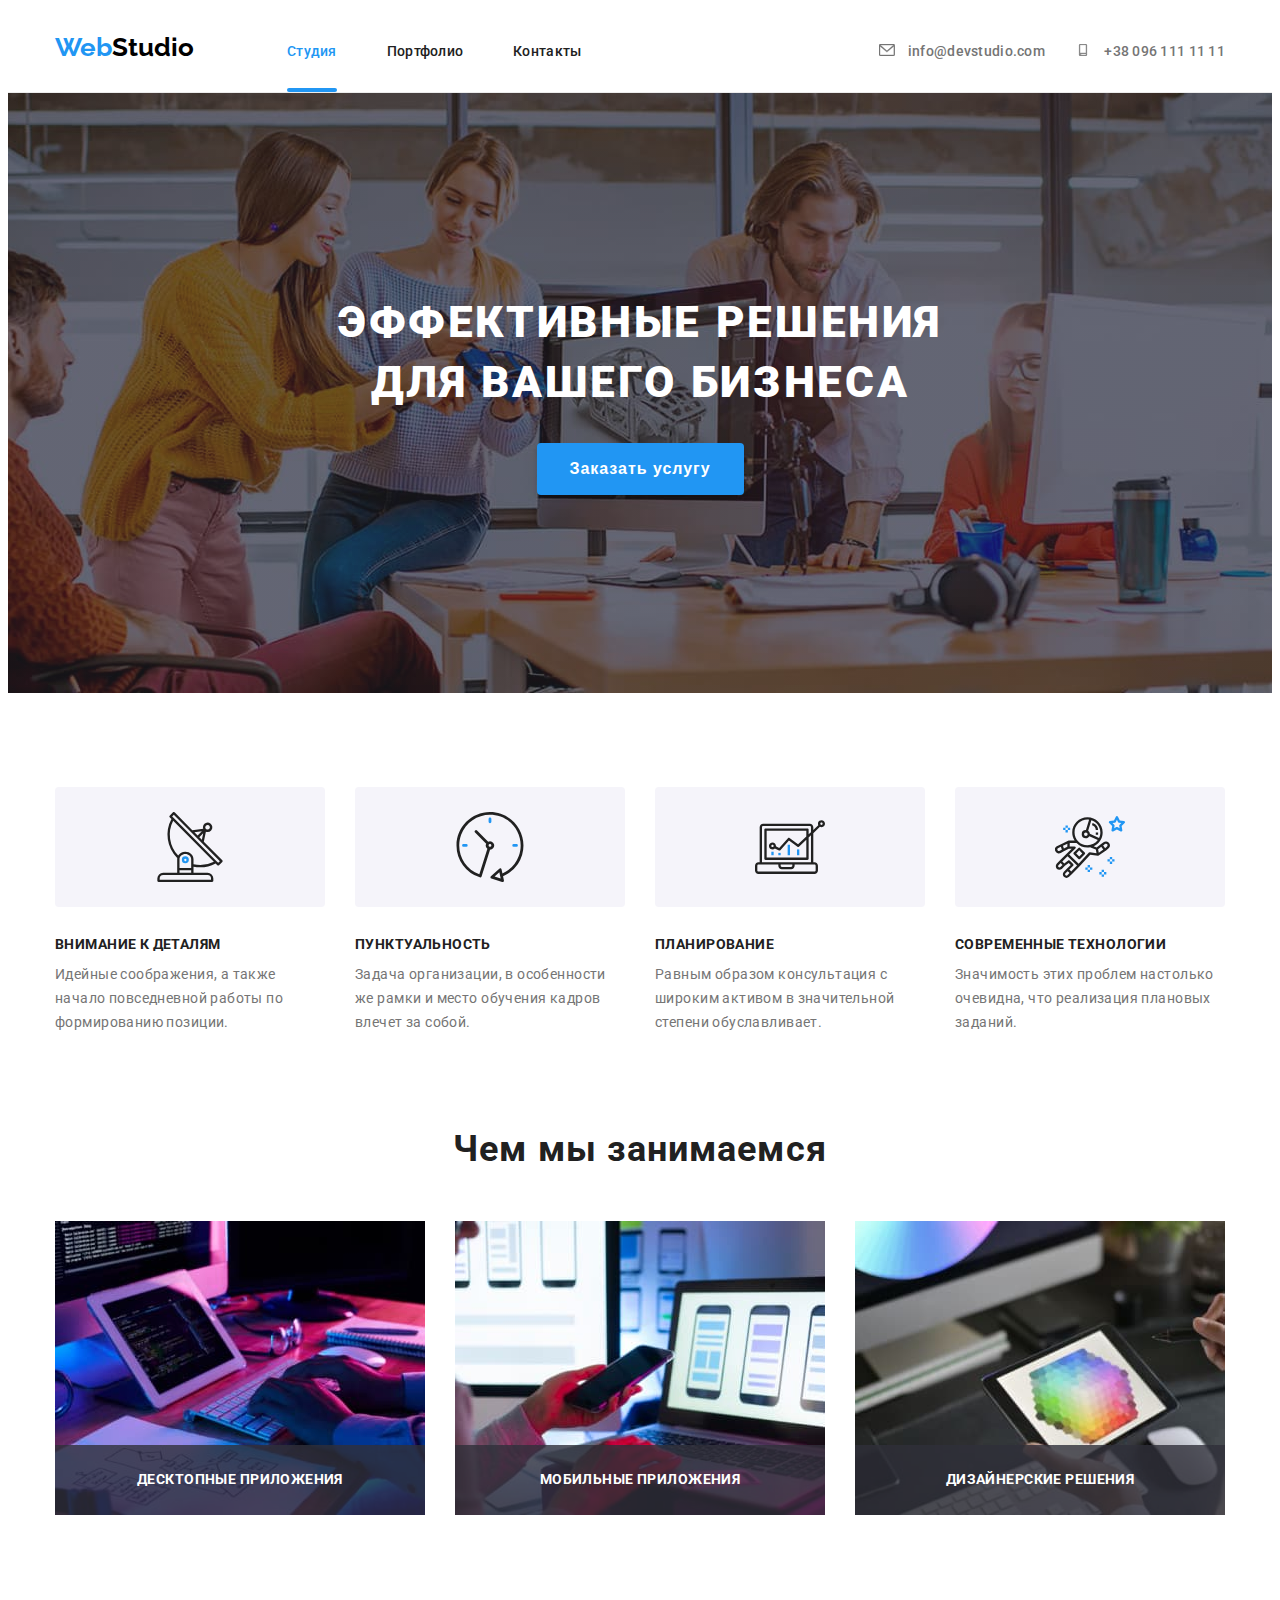
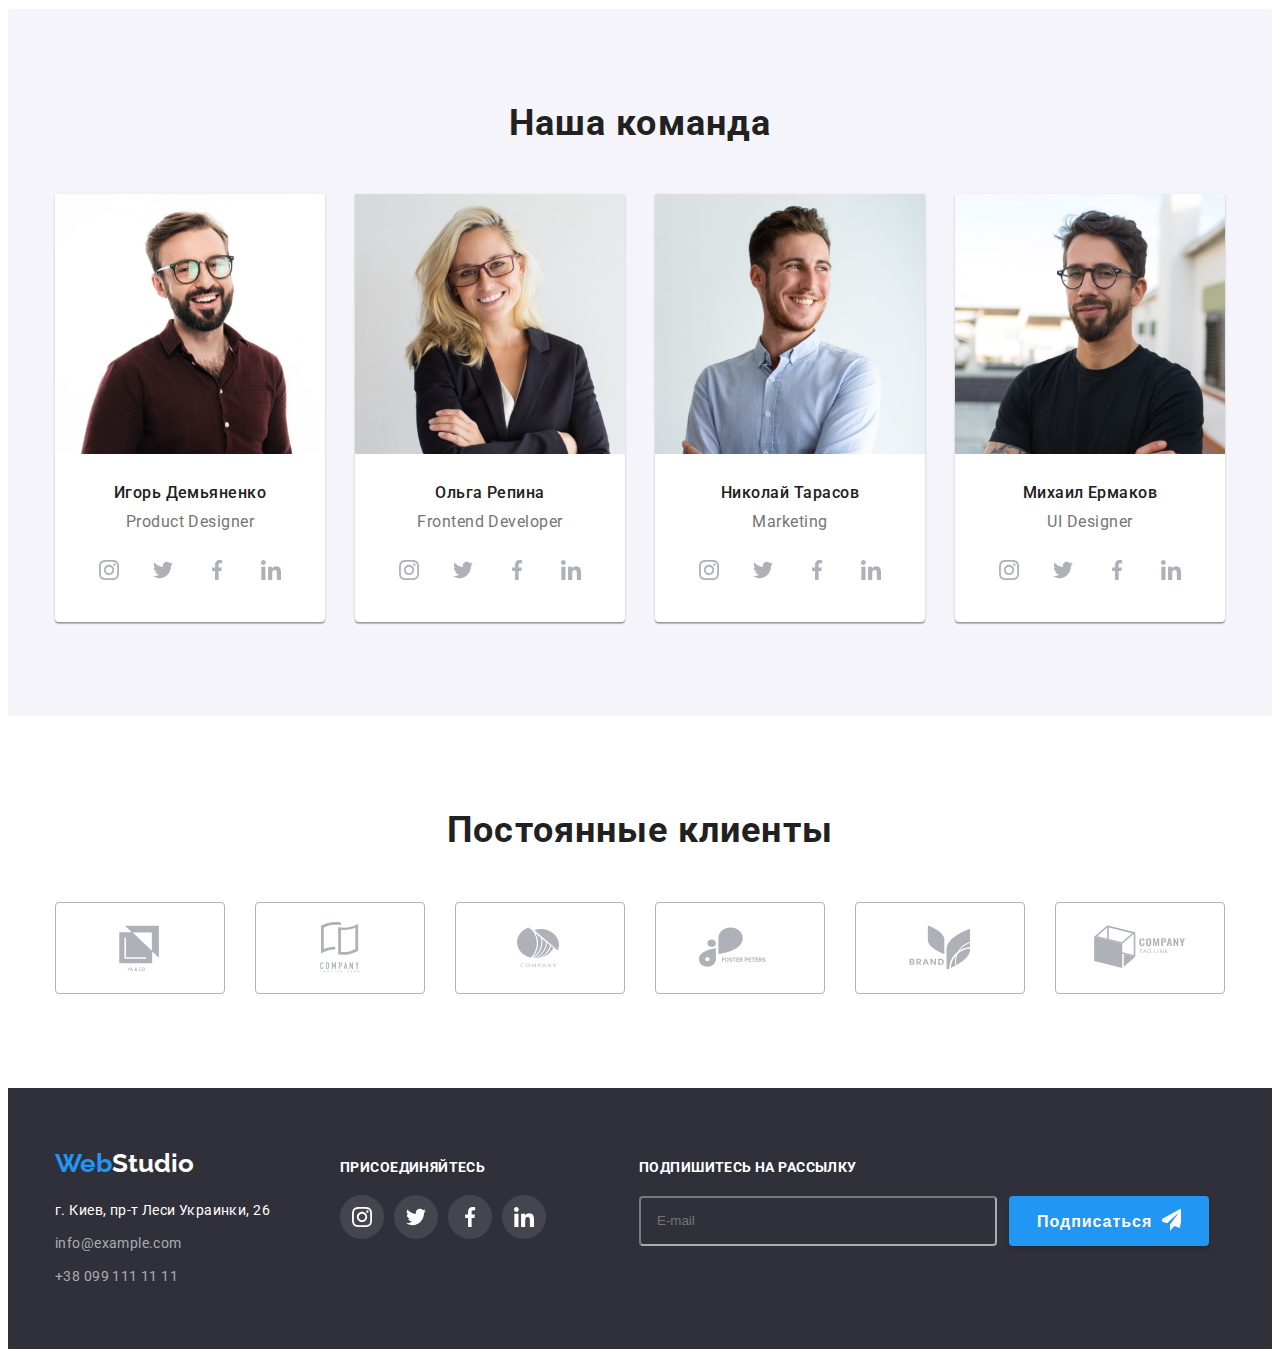
==== commit 89f925c6: "done" ====
--- a/index.html
+++ b/index.html
@@ -105,17 +105,16 @@
                            Коментарий
                         </label>
                         <textarea name="" class="labels placeholder" placeholder="Введите текст" for="comment"></textarea>
-                        <div class="agreement">
-                        <label for="checkbox"></label>
-                        <input type="checkbox" id="checkbox" class="checkbox-hide">
-                        <div class="fake">
-                           <svg class="checkbox-fake">
-                              <use href="./img/icons/sprite.svg#mark" width="16px" height="15px">
-                              </use>
-                           </svg>
-                        </div>
-                        <span>Соглашаюсь с рассылкой и принимаю <a class="agreement-link">Условия договора</a></span>
-                        </div>
+                     <div class="agreement">
+                           <label class="checkbox-position">
+                              <input type="checkbox" class="checkbox-hide">
+                              <svg class="checkbox-fake" width="16px" height="15px">
+                                 <use href="./img/icons/sprite.svg#mark">
+                                 </use>
+                              </svg>
+                              Соглашаюсь с рассылкой и принимаю <a class="agreement-link">Условия договора</a>
+                           </label>
+                      </div>
                         <button type="submit" class="button submit">Отправить</button>
                      </form>
                   </div>
--- a/css/styles.css
+++ b/css/styles.css
@@ -461,7 +461,8 @@
 }
 .agreement {
     display: flex;
-    
+    justify-content: center;
+    align-items: center;
     gap: 8px;
     width: 425px;
     height: 24px;
@@ -470,6 +471,8 @@
     font-size: 14px;
     line-height: 1.7;
     color: var(--description-color);
+
+    transition: background-color 250ms cubic-bezier(0.4,0,0.2,1);
 }
 
 .agreement-link {
@@ -491,6 +494,12 @@
     box-shadow: 0px 4px 4px rgba(0, 0, 0, 0.15);
 }
 
+.checkbox-position {
+    display: flex;
+    align-items: center;
+    justify-content: center;
+    gap: 8px;
+}
 .checkbox-hide {
     position: absolute;
     white-space: nowrap;
@@ -504,43 +513,42 @@
     margin: -1px;
 }
 
-.fake {
-    display: inline-flex;
-    width: 16px;
-    height: 15px;
-    background-color: transparent;
-    border-color: var(--primary-color);
+.checkbox-fake {
+    fill: var(--main-white);
+    border: 1px solid var(--primary-color);
     border-radius: 3px;
-    justify-content: center;
-    align-items: center;
-    
-    transition: background-color 250ms cubic-bezier(0.4,0,0.2,1);
-}
-.checkbox-fake {
-    display: inline-flex;
-    align-items: center;
-    justify-content: center;
-    width: 16px;
-    height: 15px;
-    background-color: transparent;
-    /* border: 1px solid var(--primary-color); */
-    border-radius: 2px;
+}
+.checkbox-hide:focus {
+    background-color: var(--brand-color);
     fill: var(--main-white);
 }
 
-.checkbox-fake:hover,
-.checkbox-fake:focus {
+.checkbox-hide:checked+.checkbox-fake {
+    background-color: #2196F3;
+    background-origin: border-box;
+    border-color: #2196F3;
+    fill: var(--main-white);
+}
+
+.checkbox-hide+.checkbox-fake:focus {
     border: var(--brand-color);
     background-color: var(--brand-color);
-    
-}
+
+}
+
+/* .fake {
+    fill: var(--main-white);
+    transition: background-color 250ms cubic-bezier(0.4,0,0.2,1);
+    border: 1px solid var(--primary-color);
+} */
+
 /* Особенности */
 
 .pad {
     padding-top: 94px;
 }
 
-/* .no-see {
+.no-see {
     color: transparent;
     position: absolute;
     width: 1px;
@@ -553,7 +561,7 @@
     clip-path: inset(100%);
     clip: rect(0 0 0 0);
     overflow: hidden;
-    } */
+    }
 
 .features {
     display: flex;
